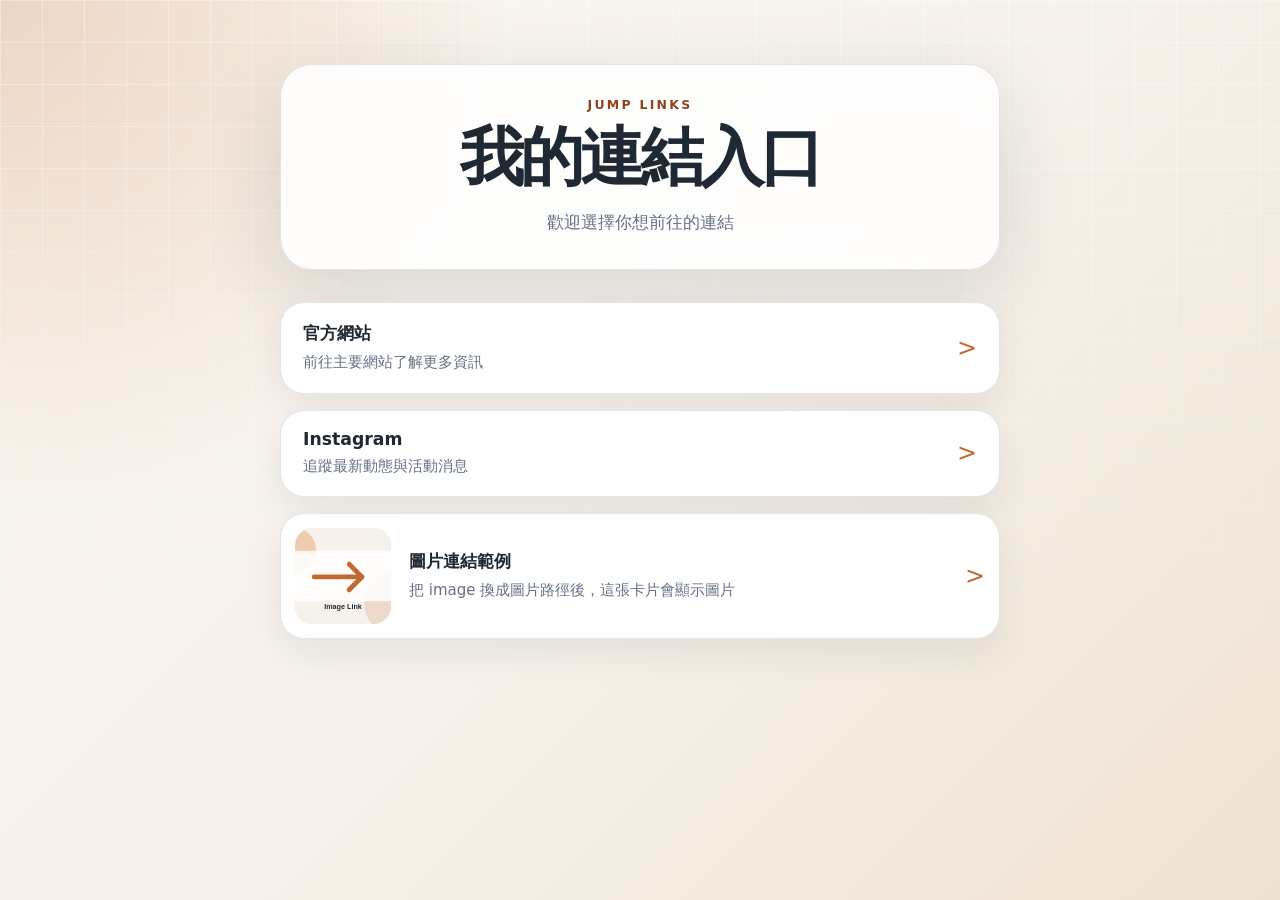
==== index.html @ 10b41f84 "Create static jump links page Co-authored-by: Cursor <cursoragent@cursor.com>" ====
<!doctype html>
<html lang="zh-Hant">
  <head>
    <meta charset="utf-8">
    <meta name="viewport" content="width=device-width, initial-scale=1">
    <meta name="description" content="連結入口頁">
    <title>我的連結入口</title>
    <link rel="stylesheet" href="styles.css">
  </head>
  <body>
    <main class="page-shell">
      <section class="hero" aria-labelledby="page-title">
        <p class="eyebrow">Jump Links</p>
        <h1 id="page-title">我的連結入口</h1>
        <p id="page-description" class="description">歡迎選擇你想前往的連結</p>
      </section>

      <section class="links-section" aria-label="連結清單">
        <div id="links-list" class="links-list"></div>
      </section>
    </main>

    <script src="links.js"></script>
    <script src="script.js"></script>
  </body>
</html>
---- styles.css ----
:root {
  color-scheme: light;
  --bg: #f6f1ea;
  --surface: rgba(255, 255, 255, 0.86);
  --surface-strong: #ffffff;
  --text: #1f2933;
  --muted: #667085;
  --accent: #c26a32;
  --accent-dark: #8f441d;
  --border: rgba(31, 41, 51, 0.12);
  --shadow: 0 24px 80px rgba(31, 41, 51, 0.14);
}

* {
  box-sizing: border-box;
}

body {
  min-height: 100vh;
  margin: 0;
  color: var(--text);
  font-family: "Noto Sans TC", "Microsoft JhengHei", system-ui, -apple-system, BlinkMacSystemFont, "Segoe UI", sans-serif;
  background:
    radial-gradient(circle at top left, rgba(194, 106, 50, 0.24), transparent 32rem),
    linear-gradient(135deg, #fbf7f1 0%, var(--bg) 52%, #efe2d2 100%);
}

body::before {
  position: fixed;
  inset: 0;
  pointer-events: none;
  content: "";
  background-image: linear-gradient(rgba(255, 255, 255, 0.36) 1px, transparent 1px), linear-gradient(90deg, rgba(255, 255, 255, 0.36) 1px, transparent 1px);
  background-size: 42px 42px;
  mask-image: linear-gradient(to bottom, #000000, transparent 78%);
}

.page-shell {
  width: min(100%, 760px);
  min-height: 100vh;
  margin: 0 auto;
  padding: 64px 20px;
}

.hero {
  margin-bottom: 32px;
  padding: 32px;
  text-align: center;
  background: var(--surface);
  border: 1px solid var(--border);
  border-radius: 32px;
  box-shadow: var(--shadow);
  backdrop-filter: blur(18px);
}

.eyebrow {
  margin: 0 0 12px;
  color: var(--accent-dark);
  font-size: 0.78rem;
  font-weight: 800;
  letter-spacing: 0.18em;
  text-transform: uppercase;
}

h1 {
  margin: 0;
  font-size: clamp(2rem, 8vw, 4rem);
  line-height: 1.05;
  letter-spacing: -0.06em;
}

.description {
  max-width: 34rem;
  margin: 16px auto 0;
  color: var(--muted);
  font-size: 1.05rem;
  line-height: 1.8;
}

.links-section {
  position: relative;
}

.links-list {
  display: grid;
  gap: 16px;
}

.link-card {
  display: grid;
  grid-template-columns: minmax(0, 1fr) auto;
  gap: 18px;
  align-items: center;
  min-height: 76px;
  padding: 18px 22px;
  color: inherit;
  text-decoration: none;
  background: var(--surface-strong);
  border: 1px solid var(--border);
  border-radius: 24px;
  box-shadow: 0 14px 36px rgba(31, 41, 51, 0.08);
  transition: transform 180ms ease, border-color 180ms ease, box-shadow 180ms ease;
}

.link-card::after {
  color: var(--accent);
  font-size: 1.5rem;
  line-height: 1;
  content: ">";
}

.link-card:hover,
.link-card:focus-visible {
  border-color: rgba(194, 106, 50, 0.45);
  box-shadow: 0 18px 48px rgba(143, 68, 29, 0.16);
  transform: translateY(-3px);
}

.link-card:focus-visible {
  outline: 3px solid rgba(194, 106, 50, 0.28);
  outline-offset: 4px;
}

.link-card.has-image {
  grid-template-columns: 96px minmax(0, 1fr) auto;
  padding: 14px;
}

.link-card img {
  width: 96px;
  height: 96px;
  object-fit: cover;
  background: #f0e2d3;
  border-radius: 18px;
}

.link-content {
  display: grid;
  gap: 6px;
}

.link-label {
  font-size: 1.08rem;
  font-weight: 800;
}

.link-description {
  color: var(--muted);
  font-size: 0.94rem;
  line-height: 1.55;
}

.empty-state {
  margin: 0;
  padding: 24px;
  color: var(--muted);
  text-align: center;
  background: var(--surface);
  border: 1px dashed var(--border);
  border-radius: 20px;
}

@media (max-width: 560px) {
  .page-shell {
    padding: 32px 16px;
  }

  .hero {
    padding: 28px 20px;
    border-radius: 28px;
  }

  .link-card,
  .link-card.has-image {
    grid-template-columns: minmax(0, 1fr) auto;
  }

  .link-card.has-image img {
    grid-column: 1 / -1;
    width: 100%;
    height: 160px;
  }
}
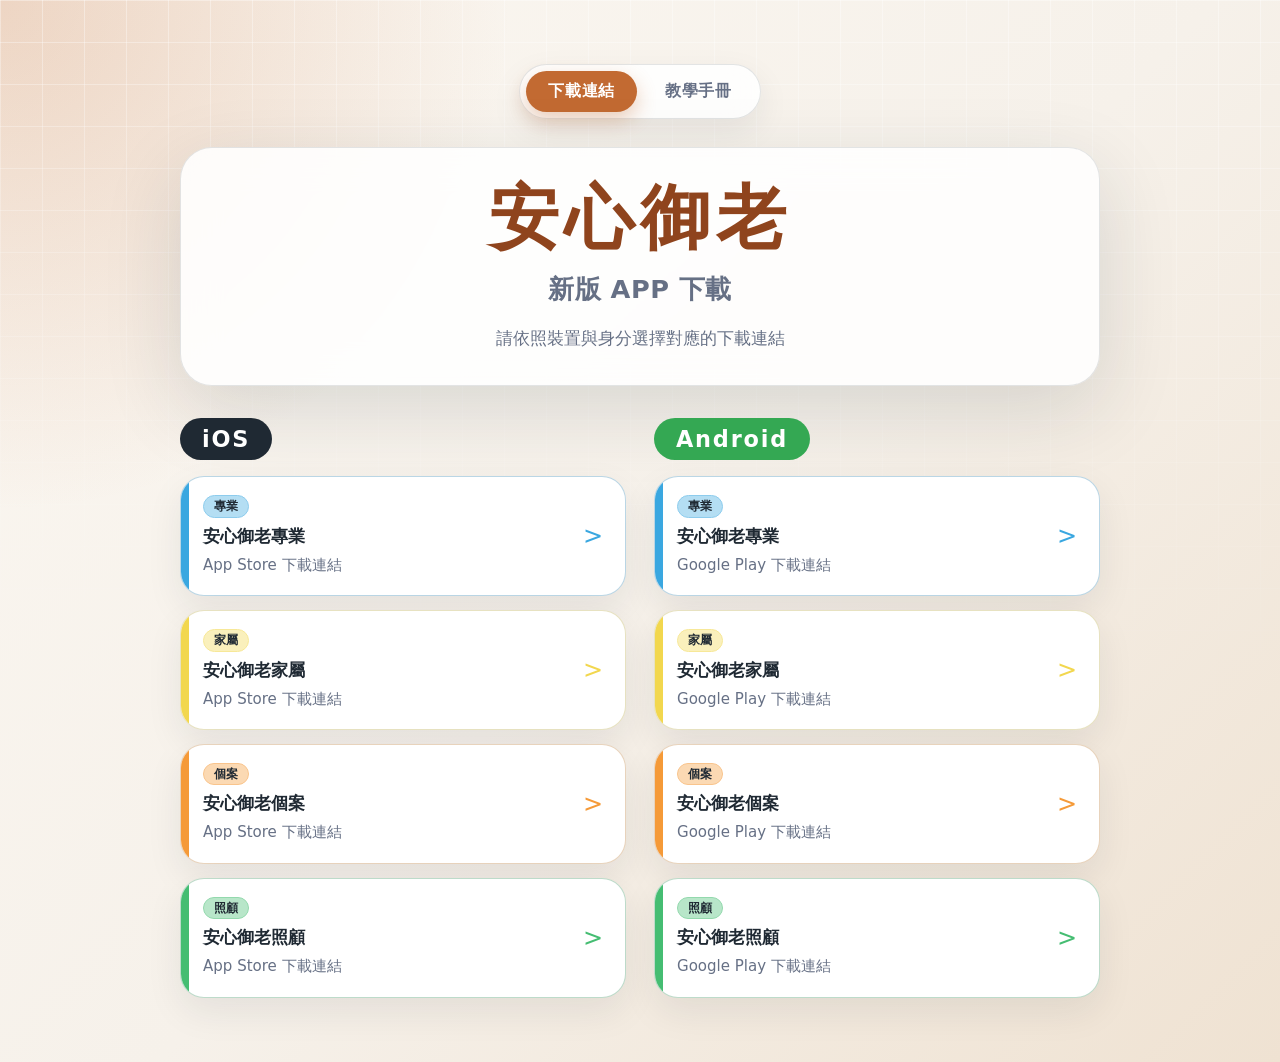
==== commit 5067f40e: "Add manuals page with PDF viewer Co-authored-by: Cursor <cursoragent@cursor.com>" ====
--- a/index.html
+++ b/index.html
@@ -9,6 +9,11 @@
   </head>
   <body>
     <main class="page-shell">
+      <nav class="site-nav" aria-label="主選單">
+        <a href="index.html" class="site-nav-link is-active" aria-current="page">下載連結</a>
+        <a href="manuals.html" class="site-nav-link">教學手冊</a>
+      </nav>
+
       <section class="hero" aria-labelledby="page-title">
         <p class="eyebrow">Jump Links</p>
         <h1 id="page-title">我的連結入口</h1>
--- a/styles.css
+++ b/styles.css
@@ -36,10 +36,45 @@
 }
 
 .page-shell {
-  width: min(100%, 760px);
+  width: min(100%, 960px);
   min-height: 100vh;
   margin: 0 auto;
   padding: 64px 20px;
+}
+
+.site-nav {
+  display: flex;
+  justify-content: center;
+  gap: 6px;
+  width: fit-content;
+  margin: 0 auto 28px;
+  padding: 6px;
+  background: var(--surface);
+  border: 1px solid var(--border);
+  border-radius: 999px;
+  box-shadow: 0 12px 32px rgba(31, 41, 51, 0.08);
+  backdrop-filter: blur(18px);
+}
+
+.site-nav-link {
+  padding: 10px 22px;
+  color: var(--muted);
+  font-size: 0.98rem;
+  font-weight: 800;
+  letter-spacing: 0.04em;
+  text-decoration: none;
+  border-radius: 999px;
+  transition: color 180ms ease, background 180ms ease;
+}
+
+.site-nav-link:hover {
+  color: var(--text);
+}
+
+.site-nav-link.is-active {
+  color: #ffffff;
+  background: var(--accent);
+  box-shadow: 0 8px 20px rgba(194, 106, 50, 0.32);
 }
 
 .hero {
@@ -54,19 +89,21 @@
 }
 
 .eyebrow {
-  margin: 0 0 12px;
+  margin: 0 0 16px;
   color: var(--accent-dark);
-  font-size: 0.78rem;
-  font-weight: 800;
-  letter-spacing: 0.18em;
-  text-transform: uppercase;
+  font-size: clamp(2.4rem, 8vw, 4.4rem);
+  font-weight: 900;
+  letter-spacing: 0.08em;
+  line-height: 1.1;
 }
 
 h1 {
   margin: 0;
-  font-size: clamp(2rem, 8vw, 4rem);
-  line-height: 1.05;
-  letter-spacing: -0.06em;
+  color: var(--muted);
+  font-size: clamp(1.2rem, 3.2vw, 1.6rem);
+  font-weight: 700;
+  line-height: 1.3;
+  letter-spacing: 0.02em;
 }
 
 .description {
@@ -83,10 +120,49 @@
 
 .links-list {
   display: grid;
+  grid-template-columns: repeat(2, minmax(0, 1fr));
+  gap: 28px;
+}
+
+.link-group {
+  display: flex;
+  flex-direction: column;
   gap: 16px;
 }
 
+.group-title {
+  display: inline-flex;
+  align-items: center;
+  align-self: start;
+  margin: 0;
+  padding: 10px 22px;
+  color: #ffffff;
+  font-size: 1.4rem;
+  font-weight: 900;
+  letter-spacing: 0.08em;
+  line-height: 1;
+  border-radius: 999px;
+}
+
+.group-title.platform-ios {
+  background: #1f2933;
+}
+
+.group-title.platform-android {
+  background: #34a853;
+}
+
+.group-title.platform-other {
+  background: var(--accent);
+}
+
+.group-cards {
+  display: grid;
+  gap: 14px;
+}
+
 .link-card {
+  position: relative;
   display: grid;
   grid-template-columns: minmax(0, 1fr) auto;
   gap: 18px;
@@ -96,14 +172,23 @@
   color: inherit;
   text-decoration: none;
   background: var(--surface-strong);
-  border: 1px solid var(--border);
+  border: 1px solid color-mix(in srgb, var(--link-color, var(--accent)) 24%, var(--border));
   border-radius: 24px;
+  overflow: hidden;
   box-shadow: 0 14px 36px rgba(31, 41, 51, 0.08);
   transition: transform 180ms ease, border-color 180ms ease, box-shadow 180ms ease;
 }
 
+.link-card::before {
+  position: absolute;
+  inset: 0 auto 0 0;
+  width: 8px;
+  content: "";
+  background: var(--link-color, var(--accent));
+}
+
 .link-card::after {
-  color: var(--accent);
+  color: var(--link-color, var(--accent));
   font-size: 1.5rem;
   line-height: 1;
   content: ">";
@@ -111,13 +196,13 @@
 
 .link-card:hover,
 .link-card:focus-visible {
-  border-color: rgba(194, 106, 50, 0.45);
+  border-color: color-mix(in srgb, var(--link-color, var(--accent)) 62%, transparent);
   box-shadow: 0 18px 48px rgba(143, 68, 29, 0.16);
   transform: translateY(-3px);
 }
 
 .link-card:focus-visible {
-  outline: 3px solid rgba(194, 106, 50, 0.28);
+  outline: 3px solid color-mix(in srgb, var(--link-color, var(--accent)) 28%, transparent);
   outline-offset: 4px;
 }
 
@@ -139,6 +224,18 @@
   gap: 6px;
 }
 
+.link-tag {
+  width: fit-content;
+  padding: 4px 10px;
+  color: #1f2933;
+  font-size: 0.78rem;
+  font-weight: 900;
+  line-height: 1;
+  background: color-mix(in srgb, var(--link-color, var(--accent)) 38%, white);
+  border: 1px solid color-mix(in srgb, var(--link-color, var(--accent)) 58%, white);
+  border-radius: 999px;
+}
+
 .link-label {
   font-size: 1.08rem;
   font-weight: 800;
@@ -160,9 +257,133 @@
   border-radius: 20px;
 }
 
+.manuals-list {
+  display: grid;
+  grid-template-columns: repeat(2, minmax(0, 1fr));
+  gap: 16px;
+}
+
+.manual-card {
+  cursor: pointer;
+}
+
+.pdf-viewer {
+  position: fixed;
+  inset: 0;
+  z-index: 50;
+  display: flex;
+  align-items: center;
+  justify-content: center;
+  padding: 24px;
+}
+
+.pdf-viewer[hidden] {
+  display: none;
+}
+
+.pdf-viewer-backdrop {
+  position: absolute;
+  inset: 0;
+  background: rgba(20, 24, 32, 0.6);
+  backdrop-filter: blur(4px);
+}
+
+.pdf-viewer-panel {
+  position: relative;
+  display: flex;
+  flex-direction: column;
+  width: min(100%, 960px);
+  height: min(92vh, 1080px);
+  background: #ffffff;
+  border-radius: 20px;
+  box-shadow: 0 40px 120px rgba(0, 0, 0, 0.32);
+  overflow: hidden;
+}
+
+.pdf-viewer-header {
+  display: flex;
+  align-items: center;
+  justify-content: space-between;
+  gap: 16px;
+  padding: 16px 22px;
+  background: var(--accent);
+  color: #ffffff;
+}
+
+.pdf-viewer-title {
+  margin: 0;
+  font-size: 1.15rem;
+  font-weight: 900;
+  letter-spacing: 0.04em;
+}
+
+.pdf-viewer-close {
+  display: inline-flex;
+  align-items: center;
+  justify-content: center;
+  width: 36px;
+  height: 36px;
+  padding: 0;
+  color: #ffffff;
+  font-size: 1.5rem;
+  font-weight: 700;
+  line-height: 1;
+  background: rgba(255, 255, 255, 0.18);
+  border: 0;
+  border-radius: 999px;
+  cursor: pointer;
+  transition: background 180ms ease;
+}
+
+.pdf-viewer-close:hover {
+  background: rgba(255, 255, 255, 0.32);
+}
+
+.pdf-viewer-body {
+  position: relative;
+  flex: 1;
+  background: #f4f5f7;
+}
+
+.pdf-viewer-body iframe {
+  width: 100%;
+  height: 100%;
+  border: 0;
+}
+
+.pdf-viewer-fallback {
+  position: absolute;
+  inset: auto 0 0 0;
+  margin: 0;
+  padding: 16px 22px;
+  color: var(--muted);
+  text-align: center;
+  background: rgba(255, 255, 255, 0.96);
+  border-top: 1px solid var(--border);
+}
+
+@media (max-width: 720px) {
+  .links-list {
+    gap: 16px;
+  }
+
+  .group-cards {
+    gap: 10px;
+  }
+
+  .manuals-list {
+    gap: 10px;
+  }
+
+  .site-nav-link {
+    padding: 8px 16px;
+    font-size: 0.92rem;
+  }
+}
+
 @media (max-width: 560px) {
   .page-shell {
-    padding: 32px 16px;
+    padding: 32px 12px;
   }
 
   .hero {
@@ -170,14 +391,50 @@
     border-radius: 28px;
   }
 
+  .group-title {
+    font-size: 1.05rem;
+    padding: 7px 14px;
+  }
+
   .link-card,
   .link-card.has-image {
-    grid-template-columns: minmax(0, 1fr) auto;
+    grid-template-columns: minmax(0, 1fr);
+    gap: 6px;
+    padding: 14px 14px 14px 18px;
+    min-height: 64px;
+  }
+
+  .link-card::after {
+    display: none;
   }
 
   .link-card.has-image img {
     grid-column: 1 / -1;
     width: 100%;
-    height: 160px;
-  }
-}
+    height: 140px;
+  }
+
+  .pdf-viewer {
+    padding: 0;
+  }
+
+  .pdf-viewer-panel {
+    width: 100%;
+    height: 100vh;
+    border-radius: 0;
+  }
+
+  .link-label {
+    font-size: 0.98rem;
+  }
+
+  .link-description {
+    font-size: 0.84rem;
+    line-height: 1.45;
+  }
+
+  .link-tag {
+    font-size: 0.7rem;
+    padding: 3px 8px;
+  }
+}
